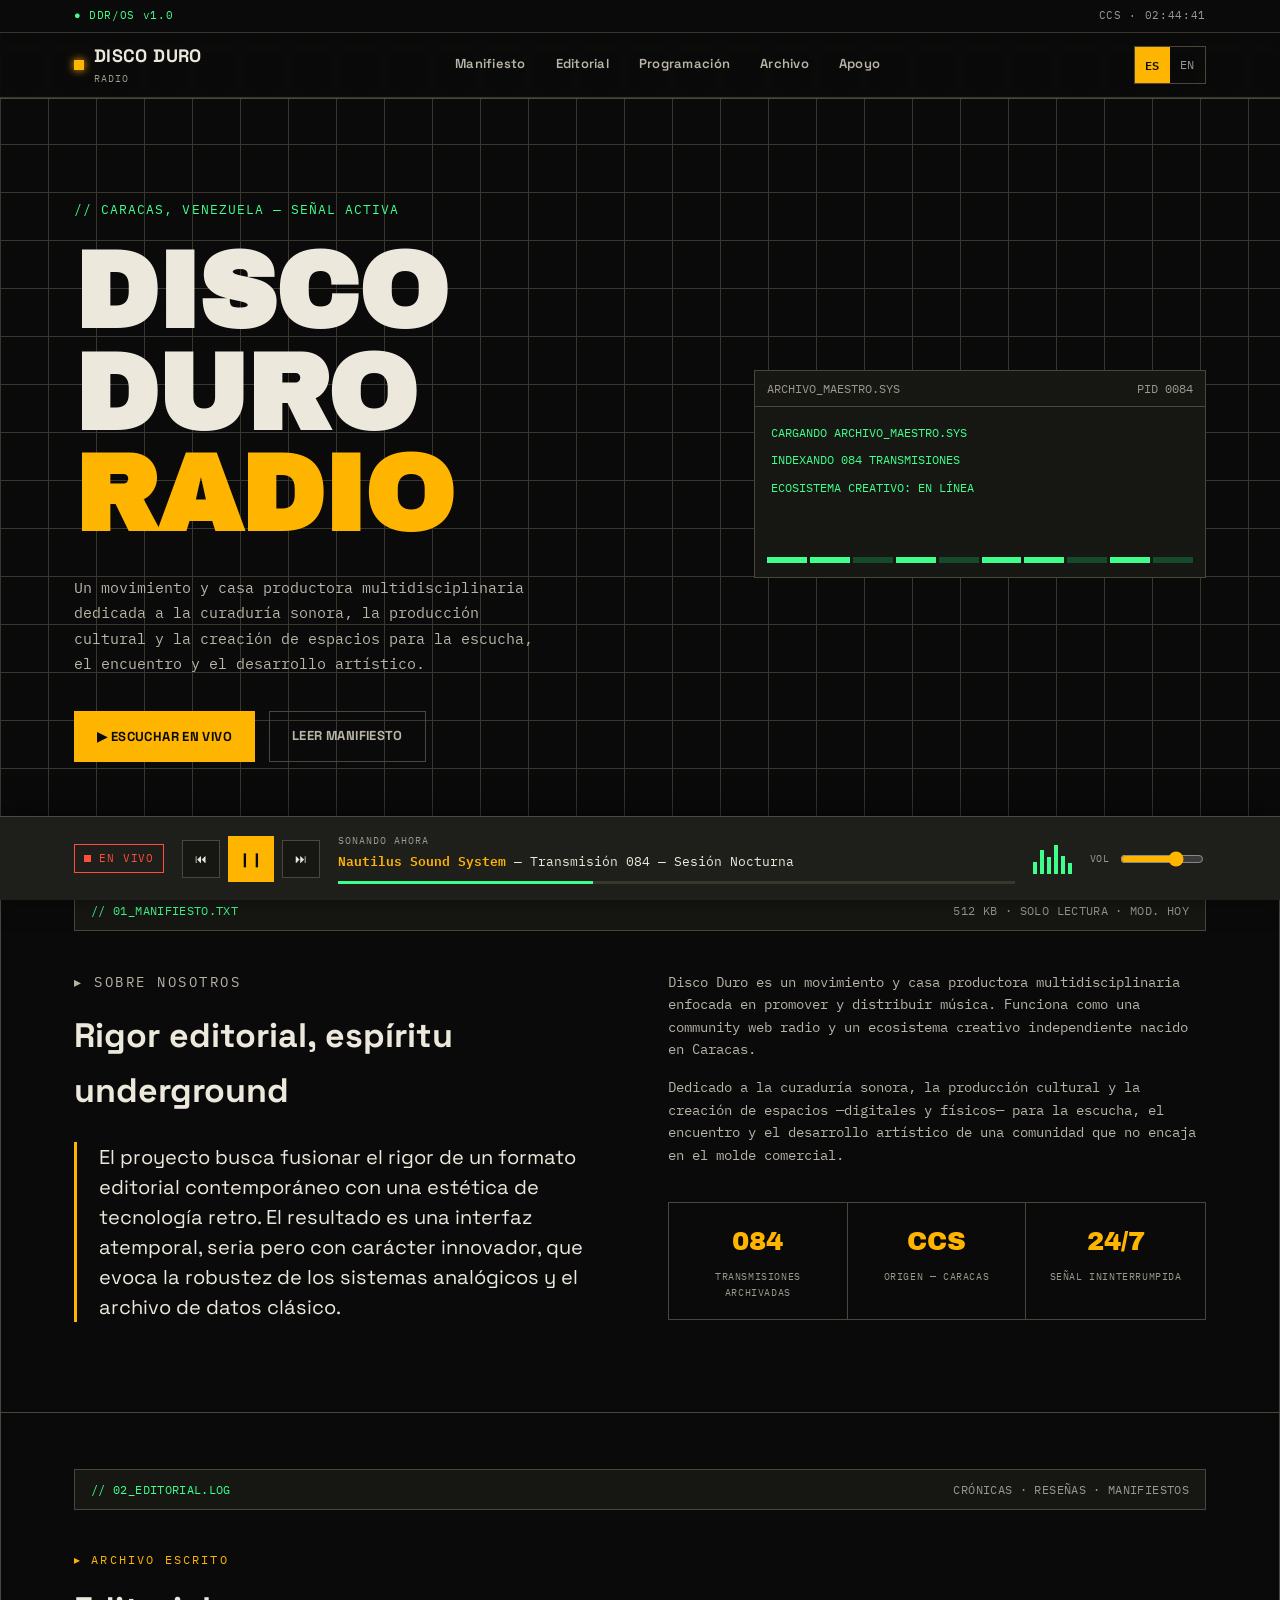
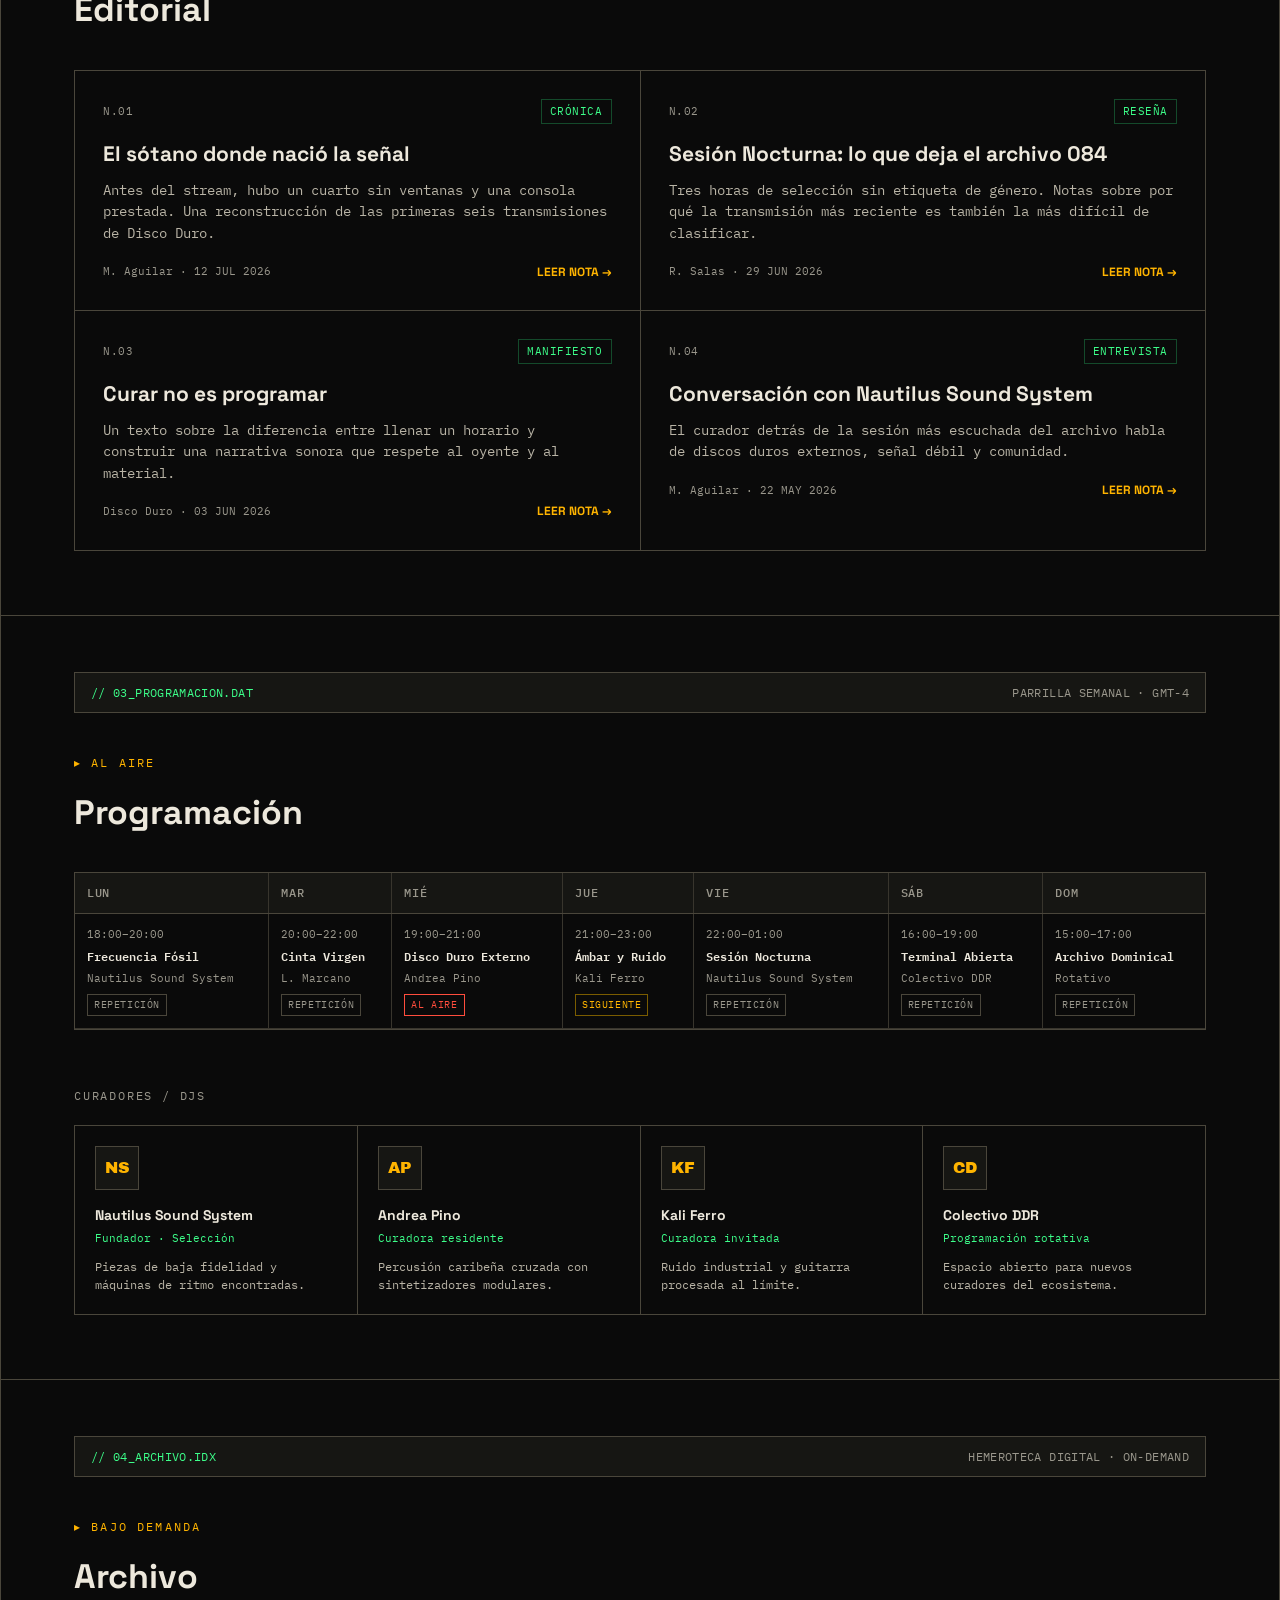
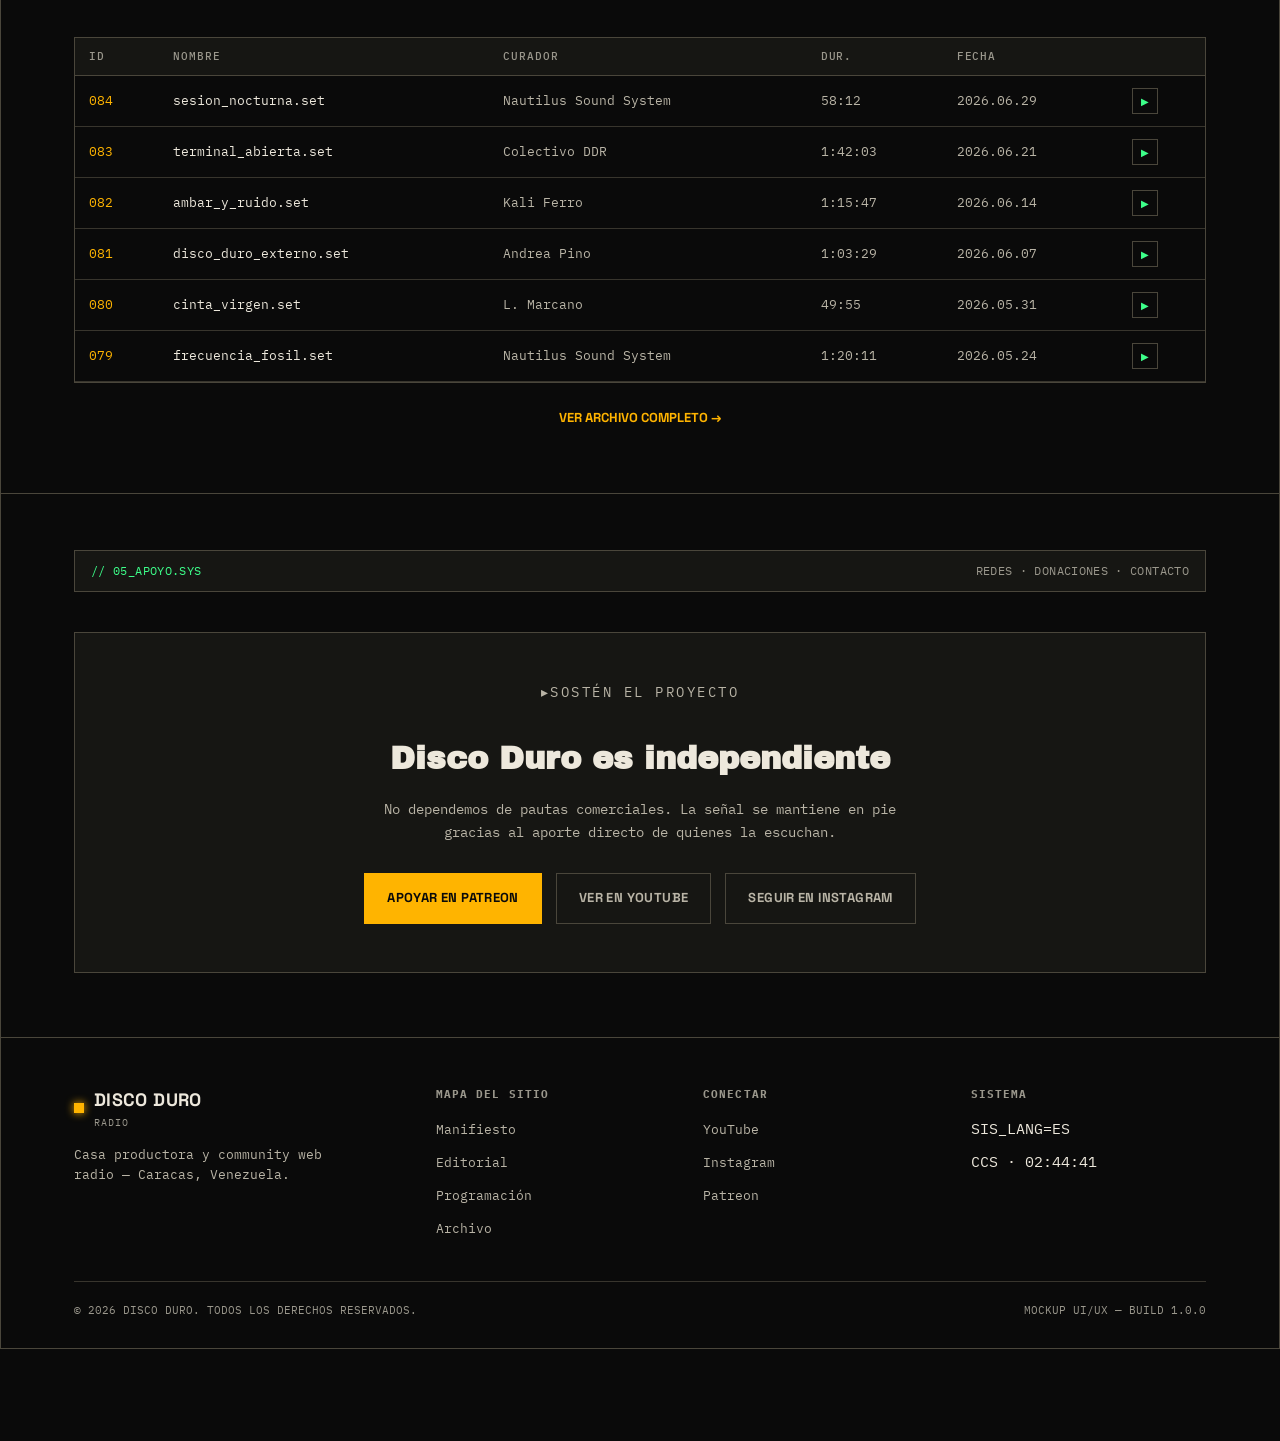
==== frontend/index.html @ c517389e "Initial commit" ====
<!DOCTYPE html>
<html lang="es">
<head>
<meta charset="UTF-8">
<meta name="viewport" content="width=device-width, initial-scale=1.0">
<title>Disco Duro Radio — Community Web Radio, Caracas</title>
<meta name="description" content="Disco Duro es un movimiento y casa productora multidisciplinaria: community web radio y ecosistema creativo nacido en Caracas.">
<link rel="stylesheet" href="css/style.css">
</head>
<body>

<div class="crt-overlay"></div>

<!-- BOOT BAR -->
<div class="bootbar">
  <div class="wrap">
    <span class="blink" data-i18n="nav.boot">DDR/OS v1.0</span>
    <span id="sysclock">CCS · --:--:--</span>
  </div>
</div>

<!-- NAV -->
<nav class="nav">
  <div class="wrap">
    <a href="#top" class="brand">
      <span class="dot"></span>
      <span>DISCO DURO<small>RADIO</small></span>
    </a>

    <ul class="navlinks" id="navlinks">
      <li><a href="#manifiesto" data-i18n="nav.manifiesto">Manifiesto</a></li>
      <li><a href="#editorial" data-i18n="nav.editorial">Editorial</a></li>
      <li><a href="#programacion" data-i18n="nav.programacion">Programación</a></li>
      <li><a href="#archivo" data-i18n="nav.archivo">Archivo</a></li>
      <li><a href="#apoyo" data-i18n="nav.apoyo">Apoyo</a></li>
    </ul>

    <div class="navtools">
      <div class="langtoggle" id="langtoggle">
        <button data-lang="es" class="active">ES</button>
        <button data-lang="en">EN</button>
      </div>
      <button class="navburger" id="navburger" aria-label="Menú">☰</button>
    </div>
  </div>
</nav>

<!-- HERO -->
<header class="hero" id="top">
  <div class="wrap hero-grid">
    <div class="reveal in">
      <p class="hero-kicker" data-i18n="hero.kicker">// CARACAS, VENEZUELA — SEÑAL ACTIVA</p>
      <h1 class="hero-title">
        <span data-i18n="hero.title_1">DISCO</span>
        <span data-i18n="hero.title_2">DURO</span>
        <span class="accent" data-i18n="hero.title_3">RADIO</span>
      </h1>
      <p class="hero-sub" data-i18n="hero.subtitle">
        Un movimiento y casa productora multidisciplinaria dedicada a la curaduría sonora,
        la producción cultural y la creación de espacios para la escucha, el encuentro y el desarrollo artístico.
      </p>
      <div class="hero-ctas">
        <button class="btn solid" id="heroPlayBtn">
          <span data-i18n="hero.cta_listen">▶ ESCUCHAR EN VIVO</span>
        </button>
        <a href="#manifiesto" class="btn ghost" data-i18n="hero.cta_manifesto">LEER MANIFIESTO</a>
      </div>
    </div>

    <div class="hero-console reveal in">
      <div class="hero-console-head">
        <span>ARCHIVO_MAESTRO.SYS</span>
        <span>PID 0084</span>
      </div>
      <div class="hero-console-body">
        <div class="line" data-i18n="hero.sys_line1">CARGANDO ARCHIVO_MAESTRO.SYS</div>
        <div class="line" data-i18n="hero.sys_line2">INDEXANDO 084 TRANSMISIONES</div>
        <div class="line" data-i18n="hero.sys_line3">ECOSISTEMA CREATIVO: EN LÍNEA<span class="cursor"></span></div>
      </div>
      <div class="hero-console-meter">
        <i class="on"></i><i class="on"></i><i></i><i class="on"></i><i></i><i class="on"></i><i class="on"></i><i></i><i class="on"></i><i></i>
      </div>
    </div>
  </div>
</header>

<!-- MANIFIESTO / SOBRE NOSOTROS -->
<section id="manifiesto">
  <div class="wrap">
    <div class="dirbar reveal">
      <span data-i18n="manifesto.dir" class="dirbar-name">// 01_MANIFIESTO.TXT</span>
      <span data-i18n="manifesto.meta">512 KB · SOLO LECTURA</span>
    </div>

    <div class="manifesto-grid" style="margin-top:40px;">
      <div class="reveal">
        <p class="eyebrow" data-i18n="manifesto.eyebrow">SOBRE NOSOTROS</p>
        <h2 style="font-size: 34px; color: var(--paper); margin-bottom:24px;" data-i18n="manifesto.title">
          Rigor editorial, espíritu underground
        </h2>
        <blockquote class="blockquote" data-i18n="manifesto.quote">
          El proyecto busca fusionar el rigor de un formato editorial contemporáneo con una estética
          de tecnología retro. El resultado es una interfaz atemporal, seria pero con carácter innovador,
          que evoca la robustez de los sistemas analógicos y el archivo de datos clásico.
        </blockquote>
      </div>
      <div class="reveal">
        <p data-i18n="manifesto.p1">
          Disco Duro es un movimiento y casa productora multidisciplinaria enfocada en promover y
          distribuir música. Funciona como una community web radio y un ecosistema creativo
          independiente nacido en Caracas.
        </p>
        <p data-i18n="manifesto.p2">
          Dedicado a la curaduría sonora, la producción cultural y la creación de espacios —digitales
          y físicos— para la escucha, el encuentro y el desarrollo artístico de una comunidad que no
          encaja en el molde comercial.
        </p>
        <div class="stat-row">
          <div class="stat"><div class="n" data-i18n="manifesto.stat1_n">084</div><div class="l" data-i18n="manifesto.stat1_l">TRANSMISIONES ARCHIVADAS</div></div>
          <div class="stat"><div class="n" data-i18n="manifesto.stat2_n">CCS</div><div class="l" data-i18n="manifesto.stat2_l">ORIGEN — CARACAS</div></div>
          <div class="stat"><div class="n" data-i18n="manifesto.stat3_n">24/7</div><div class="l" data-i18n="manifesto.stat3_l">SEÑAL ININTERRUMPIDA</div></div>
        </div>
      </div>
    </div>
  </div>
</section>

<!-- EDITORIAL -->
<section id="editorial">
  <div class="wrap">
    <div class="dirbar reveal">
      <span data-i18n="editorial.dir" class="dirbar-name">// 02_EDITORIAL.LOG</span>
      <span data-i18n="editorial.meta">CRÓNICAS · RESEÑAS · MANIFIESTOS</span>
    </div>
    <div style="margin-top:40px; margin-bottom:32px;" class="reveal">
      <p class="eyebrow" data-i18n="editorial.eyebrow">ARCHIVO ESCRITO</p>
      <h2 style="font-size:34px; color:var(--paper);" data-i18n="editorial.title">Editorial</h2>
    </div>
    <div class="editorial-grid reveal" id="editorialGrid"></div>
  </div>
</section>

<!-- PROGRAMACIÓN -->
<section id="programacion">
  <div class="wrap">
    <div class="dirbar reveal">
      <span data-i18n="schedule.dir" class="dirbar-name">// 03_PROGRAMACION.DAT</span>
      <span data-i18n="schedule.meta">PARRILLA SEMANAL · GMT-4</span>
    </div>
    <div style="margin-top:40px; margin-bottom:32px;" class="reveal">
      <p class="eyebrow" data-i18n="schedule.eyebrow">AL AIRE</p>
      <h2 style="font-size:34px; color:var(--paper);" data-i18n="schedule.title">Programación</h2>
    </div>

    <div class="schedule-table reveal">
      <table class="grid-week">
        <thead><tr id="scheduleHeadRow"></tr></thead>
        <tbody><tr id="scheduleBodyRow"></tr></tbody>
      </table>
    </div>

    <p class="curators-eyebrow reveal" data-i18n="schedule.curators_eyebrow">CURADORES / DJS</p>
    <div class="curators-grid reveal" id="curatorsGrid"></div>
  </div>
</section>

<!-- ARCHIVO / PLAYLIST -->
<section id="archivo">
  <div class="wrap">
    <div class="dirbar reveal">
      <span data-i18n="vault.dir" class="dirbar-name">// 04_ARCHIVO.IDX</span>
      <span data-i18n="vault.meta">HEMEROTECA DIGITAL · ON-DEMAND</span>
    </div>
    <div style="margin-top:40px; margin-bottom:32px;" class="reveal">
      <p class="eyebrow" data-i18n="vault.eyebrow">BAJO DEMANDA</p>
      <h2 style="font-size:34px; color:var(--paper);" data-i18n="vault.title">Archivo</h2>
    </div>

    <div class="vault-table reveal">
      <table class="grid-vault">
        <thead>
          <tr>
            <th data-i18n="vault.col_id">ID</th>
            <th data-i18n="vault.col_name">NOMBRE</th>
            <th data-i18n="vault.col_curator">CURADOR</th>
            <th data-i18n="vault.col_dur">DUR.</th>
            <th data-i18n="vault.col_date">FECHA</th>
            <th></th>
          </tr>
        </thead>
        <tbody id="vaultBody"></tbody>
      </table>
    </div>
    <div class="vault-footer reveal">
      <a href="#archivo" data-i18n="vault.view_all">VER ARCHIVO COMPLETO →</a>
    </div>
  </div>
</section>

<!-- APOYO -->
<section id="apoyo">
  <div class="wrap">
    <div class="dirbar reveal">
      <span data-i18n="support.dir" class="dirbar-name">// 05_APOYO.SYS</span>
      <span data-i18n="support.meta">REDES · DONACIONES · CONTACTO</span>
    </div>
    <div class="support-panel reveal" style="margin-top:40px;">
      <p class="eyebrow" style="justify-content:center; display:flex;" data-i18n="support.eyebrow">SOSTÉN EL PROYECTO</p>
      <h2 data-i18n="support.title">Disco Duro es independiente</h2>
      <p data-i18n="support.text">No dependemos de pautas comerciales. La señal se mantiene en pie gracias al aporte directo de quienes la escuchan.</p>
      <div class="support-ctas">
        <a class="btn solid" href="https://www.patreon.com" target="_blank" rel="noopener" data-i18n="support.cta_patreon">APOYAR EN PATREON</a>
        <a class="btn ghost" href="https://www.youtube.com" target="_blank" rel="noopener" data-i18n="support.cta_youtube">VER EN YOUTUBE</a>
        <a class="btn ghost" href="https://www.instagram.com" target="_blank" rel="noopener" data-i18n="support.cta_instagram">SEGUIR EN INSTAGRAM</a>
      </div>
    </div>
  </div>
</section>

<!-- FOOTER -->
<footer>
  <div class="wrap">
    <div class="footer-grid">
      <div class="footer-brand">
        <div class="brand" style="margin-bottom:14px;">
          <span class="dot"></span><span>DISCO DURO<small>RADIO</small></span>
        </div>
        <p data-i18n="footer.tagline">Casa productora y community web radio — Caracas, Venezuela.</p>
      </div>
      <div>
        <h5 data-i18n="footer.col_map">MAPA DEL SITIO</h5>
        <ul>
          <li><a href="#manifiesto" data-i18n="nav.manifiesto">Manifiesto</a></li>
          <li><a href="#editorial" data-i18n="nav.editorial">Editorial</a></li>
          <li><a href="#programacion" data-i18n="nav.programacion">Programación</a></li>
          <li><a href="#archivo" data-i18n="nav.archivo">Archivo</a></li>
        </ul>
      </div>
      <div>
        <h5 data-i18n="footer.col_connect">CONECTAR</h5>
        <ul>
          <li><a href="https://www.youtube.com" target="_blank" rel="noopener">YouTube</a></li>
          <li><a href="https://www.instagram.com" target="_blank" rel="noopener">Instagram</a></li>
          <li><a href="https://www.patreon.com" target="_blank" rel="noopener">Patreon</a></li>
        </ul>
      </div>
      <div>
        <h5 data-i18n="footer.col_system">SISTEMA</h5>
        <ul>
          <li><span id="footerLangLabel">SYS_LANG=ES</span></li>
          <li><span id="footerClock">CCS · --:--:--</span></li>
        </ul>
      </div>
    </div>
    <div class="footer-bottom">
      <span data-i18n="footer.rights">© 2026 DISCO DURO. TODOS LOS DERECHOS RESERVADOS.</span>
      <span data-i18n="footer.build">MOCKUP UI/UX — BUILD 1.0.0</span>
    </div>
  </div>
</footer>

<!-- PERSISTENT PLAYER -->
<div class="player" id="player">
  <div class="wrap">
    <div class="player-status" id="playerStatus">
      <span class="reddot"></span>
      <span class="status-text" data-i18n="player.live">EN VIVO</span>
    </div>

    <div class="player-transport">
      <button id="prevBtn" aria-label="Anterior" data-i18n-title="player.prev">⏮</button>
      <button id="playBtn" class="playpause" aria-label="Reproducir">▶</button>
      <button id="nextBtn" aria-label="Siguiente" data-i18n-title="player.next">⏭</button>
    </div>

    <div class="player-meta">
      <div class="np-label" data-i18n="player.now_playing">SONANDO AHORA</div>
      <div class="np-track">
        <b data-i18n="player.track_artist">Nautilus Sound System</b>
        — <span data-i18n="player.track_title">Transmisión 084 — Sesión Nocturna</span>
      </div>
      <div class="player-progress"><i id="playerProgress"></i></div>
    </div>

    <div class="player-meter">
      <i></i><i></i><i></i><i></i><i></i><i></i>
    </div>

    <div class="player-volume">
      <label data-i18n="player.vol">VOL</label>
      <input type="range" min="0" max="100" value="70" id="volRange">
    </div>
  </div>
</div>

<script src="js/main.js"></script>
</body>
</html>
---- frontend/css/style.css ----
/* =========================================================================
   DISCO DURO RADIO — UI/UX MOCKUP
   Design language: editorial-industrial / classic data archive / retro CRT
   ========================================================================= */

@import url('https://fonts.googleapis.com/css2?family=Archivo+Black&family=Space+Grotesk:wght@400;500;600;700&family=IBM+Plex+Mono:wght@400;500;600&display=swap');

:root{
  /* --- color tokens --- */
  --black:        #0a0a0a;
  --carbon:       #161613;
  --carbon-2:     #1e1e1a;
  --paper:        #ede8dc;
  --paper-dim:    #b9b4a6;
  --amber:        #ffb400;
  --amber-dim:    #7a5c00;
  --phosphor:     #3dff8a;
  --phosphor-dim: #144a2b;
  --aluminum:     #9a978c;
  --border:       #38352d;
  --border-lite:  #4a463b;
  --danger:       #ff4d3d;

  /* --- type tokens --- */
  --f-display: 'Archivo Black', sans-serif;
  --f-grotesk: 'Space Grotesk', sans-serif;
  --f-mono: 'IBM Plex Mono', monospace;

  /* --- layout tokens --- */
  --grid-gap: 1px;
  --player-h: 84px;
  --nav-h: 64px;
  --radius: 0px;
}

*{ box-sizing: border-box; }
html{ scroll-behavior: smooth; }

body{
  margin:0;
  background: var(--black);
  background-image:
    linear-gradient(var(--border) 1px, transparent 1px),
    linear-gradient(90deg, var(--border) 1px, transparent 1px);
  background-size: 48px 48px;
  background-attachment: fixed;
  color: var(--paper);
  font-family: var(--f-mono);
  font-size: 15px;
  line-height: 1.6;
  padding-bottom: calc(var(--player-h) + 8px);
  -webkit-font-smoothing: antialiased;
}

a{ color: var(--amber); text-decoration:none; }
img{ max-width:100%; display:block; }
::selection{ background: var(--amber); color: var(--black); }

*:focus-visible{
  outline: 2px solid var(--phosphor);
  outline-offset: 2px;
}

@media (prefers-reduced-motion: reduce){
  *{ animation-duration: 0.001s !important; transition-duration: 0.001s !important; }
}

.wrap{
  max-width: 1180px;
  margin: 0 auto;
  padding: 0 24px;
}

/* =========================================================================
   UTILITY: scanline / grain overlay (subtle, whole-page CRT texture)
   ========================================================================= */
.crt-overlay{
  position: fixed;
  inset: 0;
  pointer-events: none;
  z-index: 999;
  opacity: 0.035;
  background: repeating-linear-gradient(
    to bottom, #fff 0px, #fff 1px, transparent 1px, transparent 3px
  );
  mix-blend-mode: overlay;
}

/* =========================================================================
   TOP BOOT BAR
   ========================================================================= */
.bootbar{
  border-bottom: 1px solid var(--border);
  background: var(--black);
  font-size: 11px;
  letter-spacing: 0.06em;
  color: var(--aluminum);
}
.bootbar .wrap{
  display:flex;
  justify-content: space-between;
  align-items:center;
  padding-top:7px;
  padding-bottom:7px;
  flex-wrap: wrap;
  gap: 6px;
}
.bootbar .blink{ color: var(--phosphor); }
.bootbar .blink::before{ content:"● "; animation: blink 1.6s steps(2) infinite; }
@keyframes blink{ 50%{ opacity:0.15; } }

/* =========================================================================
   NAV
   ========================================================================= */
.nav{
  position: sticky;
  top:0;
  z-index: 60;
  background: rgba(10,10,10,0.92);
  backdrop-filter: blur(6px);
  border-bottom: 1px solid var(--border);
}
.nav .wrap{
  height: var(--nav-h);
  display:flex;
  align-items:center;
  justify-content: space-between;
  gap: 24px;
}
.brand{
  display:flex;
  align-items:center;
  gap:10px;
  font-family: var(--f-grotesk);
  font-weight:700;
  font-size: 18px;
  letter-spacing: 0.02em;
  color: var(--paper);
}
.brand .dot{
  width:10px; height:10px;
  background: var(--amber);
  box-shadow: 0 0 8px var(--amber);
  flex-shrink:0;
}
.brand small{
  display:block;
  font-family: var(--f-mono);
  font-weight:400;
  font-size:10px;
  color: var(--aluminum);
  letter-spacing: 0.1em;
}

.navlinks{
  display:flex;
  gap: 4px;
  list-style:none;
  margin:0; padding:0;
  font-family: var(--f-grotesk);
  font-size: 13px;
  font-weight:600;
  letter-spacing: 0.02em;
}
.navlinks a{
  display:block;
  color: var(--paper-dim);
  padding: 10px 12px;
  border: 1px solid transparent;
  transition: color .15s, border-color .15s, background .15s;
}
.navlinks a:hover, .navlinks a.active{
  color: var(--amber);
  border-color: var(--border-lite);
  background: var(--carbon);
}

.navtools{ display:flex; align-items:center; gap:10px; }
.langtoggle{
  display:flex;
  border: 1px solid var(--border-lite);
  font-family: var(--f-mono);
  font-size: 12px;
}
.langtoggle button{
  background: transparent;
  border:none;
  color: var(--aluminum);
  padding: 8px 10px;
  cursor:pointer;
  font-family: inherit;
  font-size: inherit;
  letter-spacing: 0.05em;
}
.langtoggle button.active{
  background: var(--amber);
  color: var(--black);
  font-weight:600;
}

.navburger{
  display:none;
  background:none;
  border: 1px solid var(--border-lite);
  color: var(--paper);
  width:38px; height:38px;
  cursor:pointer;
  font-family: var(--f-mono);
}

@media (max-width: 880px){
  .navlinks{
    position: fixed;
    top: calc(var(--nav-h) + 1px);
    left:0; right:0;
    background: var(--black);
    border-bottom: 1px solid var(--border);
    flex-direction: column;
    padding: 8px;
    display:none;
  }
  .navlinks.open{ display:flex; }
  .navlinks a{ padding: 12px; }
  .navburger{ display:block; }
}

/* =========================================================================
   DIRECTORY-STYLE SECTION TITLEBAR  (signature system element)
   ========================================================================= */
.dirbar{
  display:flex;
  align-items:center;
  justify-content: space-between;
  gap: 12px;
  border: 1px solid var(--border-lite);
  background: var(--carbon);
  padding: 10px 16px;
  font-family: var(--f-mono);
  font-size: 12px;
  color: var(--aluminum);
  letter-spacing: 0.03em;
  margin-bottom: 0;
}
.dirbar .dirbar-name{ color: var(--phosphor); }
.dirbar .dirbar-dots{
  display:flex; gap:6px;
}
.dirbar .dirbar-dots span{
  width:8px; height:8px;
  border: 1px solid var(--border-lite);
}

section{
  border-left: 1px solid var(--border-lite);
  border-right: 1px solid var(--border-lite);
  border-bottom: 1px solid var(--border-lite);
  padding: 56px 0 64px;
  background: var(--black);
}
section > .wrap > .dirbar{ margin-bottom: 40px; }
section .wrap{ position: relative; }

.eyebrow{
  font-family: var(--f-mono);
  font-size: 12px;
  letter-spacing: 0.18em;
  color: var(--amber);
  margin: 0 0 14px;
}
.eyebrow::before{ content:"▸ "; }

h1,h2,h3{ font-family: var(--f-grotesk); margin:0; }

/* =========================================================================
   HERO
   ========================================================================= */
.hero{
  border-top: 1px solid var(--border-lite);
  padding: 88px 0 72px;
  position: relative;
  overflow: hidden;
}
.hero-grid{
  display:grid;
  grid-template-columns: 1.4fr 1fr;
  gap: 48px;
  align-items: center;
}
.hero-kicker{
  font-family: var(--f-mono);
  color: var(--phosphor);
  font-size: 13px;
  letter-spacing: 0.08em;
  margin-bottom: 22px;
}
.hero-title{
  font-family: var(--f-display);
  font-size: clamp(52px, 9vw, 108px);
  line-height: 0.94;
  letter-spacing: -0.01em;
  margin: 0 0 28px;
  color: var(--paper);
}
.hero-title span{ display:block; }
.hero-title .accent{ color: var(--amber); }
.hero-sub{
  max-width: 480px;
  color: var(--paper-dim);
  font-size: 15px;
  line-height: 1.7;
  margin-bottom: 34px;
}
.hero-ctas{ display:flex; gap:14px; flex-wrap:wrap; }

.btn{
  font-family: var(--f-grotesk);
  font-weight: 700;
  font-size: 13px;
  letter-spacing: 0.03em;
  padding: 14px 22px;
  border: 1px solid var(--amber);
  background: transparent;
  color: var(--amber);
  cursor:pointer;
  transition: background .15s, color .15s;
  display:inline-flex;
  align-items:center;
  gap:8px;
}
.btn:hover{ background: var(--amber); color: var(--black); }
.btn.solid{ background: var(--amber); color: var(--black); }
.btn.solid:hover{ background: var(--paper); border-color: var(--paper); }
.btn.ghost{ border-color: var(--border-lite); color: var(--paper-dim); }
.btn.ghost:hover{ background: var(--carbon); color: var(--paper); border-color: var(--border-lite); }

/* hero console panel */
.hero-console{
  border: 1px solid var(--border-lite);
  background: var(--carbon);
  font-family: var(--f-mono);
  font-size: 12px;
}
.hero-console-head{
  border-bottom: 1px solid var(--border-lite);
  padding: 8px 12px;
  display:flex; justify-content: space-between;
  color: var(--aluminum);
}
.hero-console-body{ padding: 16px; color: var(--phosphor); min-height: 150px; }
.hero-console-body .line{ margin-bottom: 8px; opacity:0; animation: typein .4s forwards; }
.hero-console-body .line:nth-child(1){ animation-delay: .2s; }
.hero-console-body .line:nth-child(2){ animation-delay: .9s; }
.hero-console-body .line:nth-child(3){ animation-delay: 1.6s; }
.hero-console-body .cursor{ display:inline-block; width:8px; height:14px; background: var(--phosphor); animation: blink 1s steps(2) infinite; vertical-align: -2px; }
@keyframes typein{ to{ opacity:1; } }
.hero-console-meter{
  display:flex; gap:3px; padding: 0 12px 14px;
}
.hero-console-meter i{
  flex:1; height:6px; background: var(--phosphor-dim); display:block;
}
.hero-console-meter i.on{ background: var(--phosphor); }

/* =========================================================================
   MANIFESTO
   ========================================================================= */
.manifesto-grid{
  display:grid;
  grid-template-columns: 1fr 1fr;
  gap: 56px;
  align-items: start;
}
.blockquote{
  border-left: 3px solid var(--amber);
  padding-left: 22px;
  font-family: var(--f-grotesk);
  font-size: 20px;
  line-height: 1.5;
  color: var(--paper);
  margin: 0 0 26px;
}
.manifesto-grid p{ color: var(--paper-dim); margin: 0 0 16px; font-size: 14px; }
.stat-row{
  display:grid;
  grid-template-columns: repeat(3,1fr);
  border: 1px solid var(--border-lite);
  margin-top: 36px;
}
.stat{
  padding: 18px 16px;
  border-right: 1px solid var(--border-lite);
  text-align:center;
}
.stat:last-child{ border-right:none; }
.stat .n{ font-family: var(--f-display); font-size: 26px; color: var(--amber); }
.stat .l{ font-size: 10px; color: var(--aluminum); letter-spacing: 0.06em; margin-top: 6px; }

/* =========================================================================
   EDITORIAL
   ========================================================================= */
.editorial-grid{
  display:grid;
  grid-template-columns: repeat(2, 1fr);
  gap: 1px;
  border: 1px solid var(--border-lite);
  background: var(--border-lite);
}
.post-card{
  background: var(--black);
  padding: 28px;
  transition: background .15s;
}
.post-card:hover{ background: var(--carbon); }
.post-head{
  display:flex; justify-content: space-between; align-items:baseline;
  font-family: var(--f-mono); font-size: 11px; color: var(--aluminum);
  margin-bottom: 16px; letter-spacing: 0.05em;
}
.post-head .tag{ color: var(--phosphor); border:1px solid var(--phosphor-dim); padding: 3px 8px; }
.post-title{
  font-family: var(--f-grotesk); font-size: 21px; font-weight:700;
  color: var(--paper); margin: 0 0 12px; line-height:1.3;
}
.post-excerpt{ color: var(--paper-dim); font-size: 13.5px; margin:0 0 18px; }
.post-foot{
  display:flex; justify-content: space-between; align-items:center;
  font-size: 11px; color: var(--aluminum);
}
.post-foot a{ font-family: var(--f-grotesk); font-weight:700; color: var(--amber); font-size:12px; }

/* =========================================================================
   SCHEDULE
   ========================================================================= */
.schedule-table{
  border: 1px solid var(--border-lite);
  overflow-x:auto;
}
table.grid-week{
  width:100%;
  border-collapse: collapse;
  min-width: 640px;
  font-family: var(--f-mono);
  font-size: 12px;
}
table.grid-week th{
  text-align:left;
  background: var(--carbon);
  color: var(--aluminum);
  padding: 10px 12px;
  border-bottom: 1px solid var(--border-lite);
  border-right: 1px solid var(--border);
  font-weight:500;
  letter-spacing: 0.06em;
  white-space: nowrap;
}
table.grid-week td{
  padding: 12px;
  border-bottom: 1px solid var(--border);
  border-right: 1px solid var(--border);
  vertical-align: top;
  color: var(--paper-dim);
}
table.grid-week th:last-child, table.grid-week td:last-child{ border-right:none; }
.show-time{ display:block; color: var(--aluminum); font-size:11px; margin-bottom:4px; }
.show-title{ display:block; color: var(--paper); font-weight:600; margin-bottom:4px; }
.show-host{ display:block; font-size: 11px; color: var(--aluminum); }
.tag-status{
  display:inline-block; font-size:10px; letter-spacing: 0.06em;
  padding: 2px 6px; margin-top:6px; border: 1px solid var(--border-lite);
}
.tag-status.live{ color: var(--danger); border-color: var(--danger); }
.tag-status.next{ color: var(--amber); border-color: var(--amber-dim); }
.tag-status.rerun{ color: var(--aluminum); }

.curators-eyebrow{
  margin-top: 56px;
  margin-bottom: 20px;
  font-family: var(--f-mono);
  font-size: 12px; letter-spacing: 0.15em; color: var(--aluminum);
}
.curators-grid{
  display:grid;
  grid-template-columns: repeat(4, 1fr);
  gap: 1px;
  background: var(--border-lite);
  border: 1px solid var(--border-lite);
}
.curator-card{ background: var(--black); padding: 20px; }
.curator-avatar{
  width: 44px; height:44px;
  border: 1px solid var(--border-lite);
  background: var(--carbon);
  display:flex; align-items:center; justify-content:center;
  font-family: var(--f-display); color: var(--amber); font-size: 16px;
  margin-bottom: 14px;
}
.curator-card h4{ font-family: var(--f-grotesk); font-size: 14px; color: var(--paper); margin:0 0 4px; }
.curator-role{ font-size: 11px; color: var(--phosphor); margin: 0 0 10px; }
.curator-bio{ font-size: 12px; color: var(--paper-dim); margin:0; line-height:1.5; }

/* =========================================================================
   VAULT / ARCHIVE
   ========================================================================= */
.vault-table{ border: 1px solid var(--border-lite); overflow-x: auto; }
table.grid-vault{ width:100%; border-collapse: collapse; min-width: 640px; font-family: var(--f-mono); font-size: 13px; }
table.grid-vault thead th{
  text-align:left; padding: 10px 14px; background: var(--carbon);
  color: var(--aluminum); font-size:11px; letter-spacing:0.08em; font-weight:500;
  border-bottom: 1px solid var(--border-lite);
}
table.grid-vault tbody tr{ border-bottom: 1px solid var(--border); transition: background .12s; }
table.grid-vault tbody tr:hover{ background: var(--carbon); }
table.grid-vault td{ padding: 12px 14px; color: var(--paper-dim); }
table.grid-vault td.id{ color: var(--amber); }
table.grid-vault td.name{ color: var(--paper); }
.vault-play{
  width: 26px; height:26px;
  border: 1px solid var(--border-lite);
  background: transparent;
  color: var(--phosphor);
  cursor: pointer;
  font-size: 10px;
}
.vault-play:hover{ background: var(--phosphor); color: var(--black); }
.vault-footer{ margin-top: 22px; text-align:center; }
.vault-footer a{ font-family: var(--f-grotesk); font-weight:700; font-size: 13px; }

/* =========================================================================
   SUPPORT
   ========================================================================= */
.support-panel{
  border: 1px solid var(--border-lite);
  background: var(--carbon);
  padding: 48px;
  text-align:center;
}
.support-panel h2{ font-family:var(--f-display); font-size: 32px; color: var(--paper); margin-bottom:14px; }
.support-panel p{ color: var(--paper-dim); max-width: 520px; margin: 0 auto 30px; font-size:14px; }
.support-ctas{ display:flex; justify-content:center; gap:14px; flex-wrap:wrap; }

/* =========================================================================
   PLAYER (persistent, hardware-deck signature)
   ========================================================================= */
.player{
  position: fixed;
  bottom:0; left:0; right:0;
  height: var(--player-h);
  z-index: 80;
  background: var(--carbon-2);
  border-top: 1px solid var(--border-lite);
  box-shadow: 0 -4px 24px rgba(0,0,0,0.55);
}
.player .wrap{
  height:100%;
  display:grid;
  grid-template-columns: auto auto 1fr auto auto;
  align-items:center;
  gap: 18px;
}
.player-status{
  display:flex; align-items:center; gap:8px;
  font-family: var(--f-mono); font-size: 11px; letter-spacing:0.08em;
  border: 1px solid var(--danger);
  color: var(--danger);
  padding: 5px 9px;
  white-space:nowrap;
}
.player-status .reddot{
  width:7px; height:7px; background: var(--danger); animation: blink 1.3s steps(2) infinite;
}
.player-status.mode-archive{ border-color: var(--phosphor); color: var(--phosphor); }
.player-status.mode-archive .reddot{ background: var(--phosphor); }

.player-transport{ display:flex; align-items:center; gap:8px; }
.player-transport button{
  width: 38px; height:38px;
  border: 1px solid var(--border-lite);
  background: var(--carbon);
  color: var(--paper);
  cursor: pointer;
  font-family: var(--f-mono);
  font-size: 12px;
  display:flex; align-items:center; justify-content:center;
}
.player-transport button.playpause{
  width:46px; height:46px;
  background: var(--amber);
  color: var(--black);
  border-color: var(--amber);
  font-size: 14px;
}
.player-transport button:hover{ border-color: var(--amber); }

.player-meta{
  min-width:0;
  font-family: var(--f-mono);
}
.player-meta .np-label{ font-size: 10px; letter-spacing: 0.1em; color: var(--aluminum); margin-bottom:2px; }
.player-meta .np-track{
  font-size: 13px; color: var(--paper);
  overflow:hidden; white-space:nowrap; text-overflow: ellipsis;
}
.player-meta .np-track b{ color: var(--amber); font-weight:600; }
.player-progress{
  height:3px; background: var(--border); margin-top:8px; position:relative; overflow:hidden;
}
.player-progress i{
  position:absolute; left:0; top:0; bottom:0; width: 34%;
  background: var(--phosphor);
}

.player-meter{
  display:none;
  gap: 3px;
  align-items:flex-end;
  height: 30px;
}
.player-meter i{
  width: 4px;
  background: var(--phosphor);
  animation: meter 1.1s ease-in-out infinite;
}
.player-meter i:nth-child(1){ height: 40%; animation-delay: 0s; }
.player-meter i:nth-child(2){ height: 80%; animation-delay: .15s; }
.player-meter i:nth-child(3){ height: 55%; animation-delay: .3s; }
.player-meter i:nth-child(4){ height: 95%; animation-delay: .1s; }
.player-meter i:nth-child(5){ height: 60%; animation-delay: .25s; }
.player-meter i:nth-child(6){ height: 35%; animation-delay: .4s; }
@keyframes meter{ 0%,100%{ transform: scaleY(0.4); } 50%{ transform: scaleY(1); } }

.player-volume{ display:flex; align-items:center; gap:8px; }
.player-volume label{ font-family: var(--f-mono); font-size: 10px; color: var(--aluminum); letter-spacing:0.08em; }
.player-volume input[type=range]{
  width: 84px;
  accent-color: var(--amber);
}

@media (max-width: 860px){
  .player .wrap{ grid-template-columns: auto auto 1fr auto; gap: 12px; }
  .player-volume{ display:none; }
  .player-status span.status-text{ display:none; }
}
@media (min-width: 1040px){
  .player-meter{ display:flex; }
}

/* =========================================================================
   FOOTER
   ========================================================================= */
footer{
  border: 1px solid var(--border-lite);
  border-top: none;
  background: var(--black);
  padding: 48px 0 28px;
}
.footer-grid{
  display:grid;
  grid-template-columns: 1.4fr 1fr 1fr 1fr;
  gap: 32px;
  padding-bottom: 32px;
  border-bottom: 1px solid var(--border);
}
.footer-grid h5{
  font-family: var(--f-mono); font-size: 11px; letter-spacing: 0.1em;
  color: var(--aluminum); margin: 0 0 14px;
}
.footer-grid ul{ list-style:none; margin:0; padding:0; }
.footer-grid li{ margin-bottom: 9px; }
.footer-grid a{ color: var(--paper-dim); font-size: 13px; }
.footer-grid a:hover{ color: var(--amber); }
.footer-brand p{ color: var(--paper-dim); font-size: 13px; max-width: 260px; }
.footer-bottom{
  display:flex; justify-content: space-between; align-items:center;
  padding-top: 20px;
  font-family: var(--f-mono); font-size: 11px; color: var(--aluminum);
  flex-wrap: wrap; gap:8px;
}

/* =========================================================================
   REVEAL ON SCROLL
   ========================================================================= */
.reveal{ opacity:0; transform: translateY(14px); transition: opacity .5s ease, transform .5s ease; }
.reveal.in{ opacity:1; transform: none; }

/* =========================================================================
   RESPONSIVE
   ========================================================================= */
@media (max-width: 980px){
  .hero-grid{ grid-template-columns: 1fr; }
  .manifesto-grid{ grid-template-columns: 1fr; }
  .editorial-grid{ grid-template-columns: 1fr; }
  .curators-grid{ grid-template-columns: repeat(2,1fr); }
  .footer-grid{ grid-template-columns: 1fr 1fr; }
}
@media (max-width: 560px){
  .stat-row{ grid-template-columns: 1fr; }
  .stat{ border-right:none; border-bottom: 1px solid var(--border-lite); }
  .stat:last-child{ border-bottom:none; }
  .curators-grid{ grid-template-columns: 1fr; }
  .footer-grid{ grid-template-columns: 1fr; }
  .support-panel{ padding: 32px 20px; }
  section{ padding: 40px 0 48px; }
  .player .wrap{ gap: 8px; }
  .player-transport button{ width:34px; height:34px; }
}
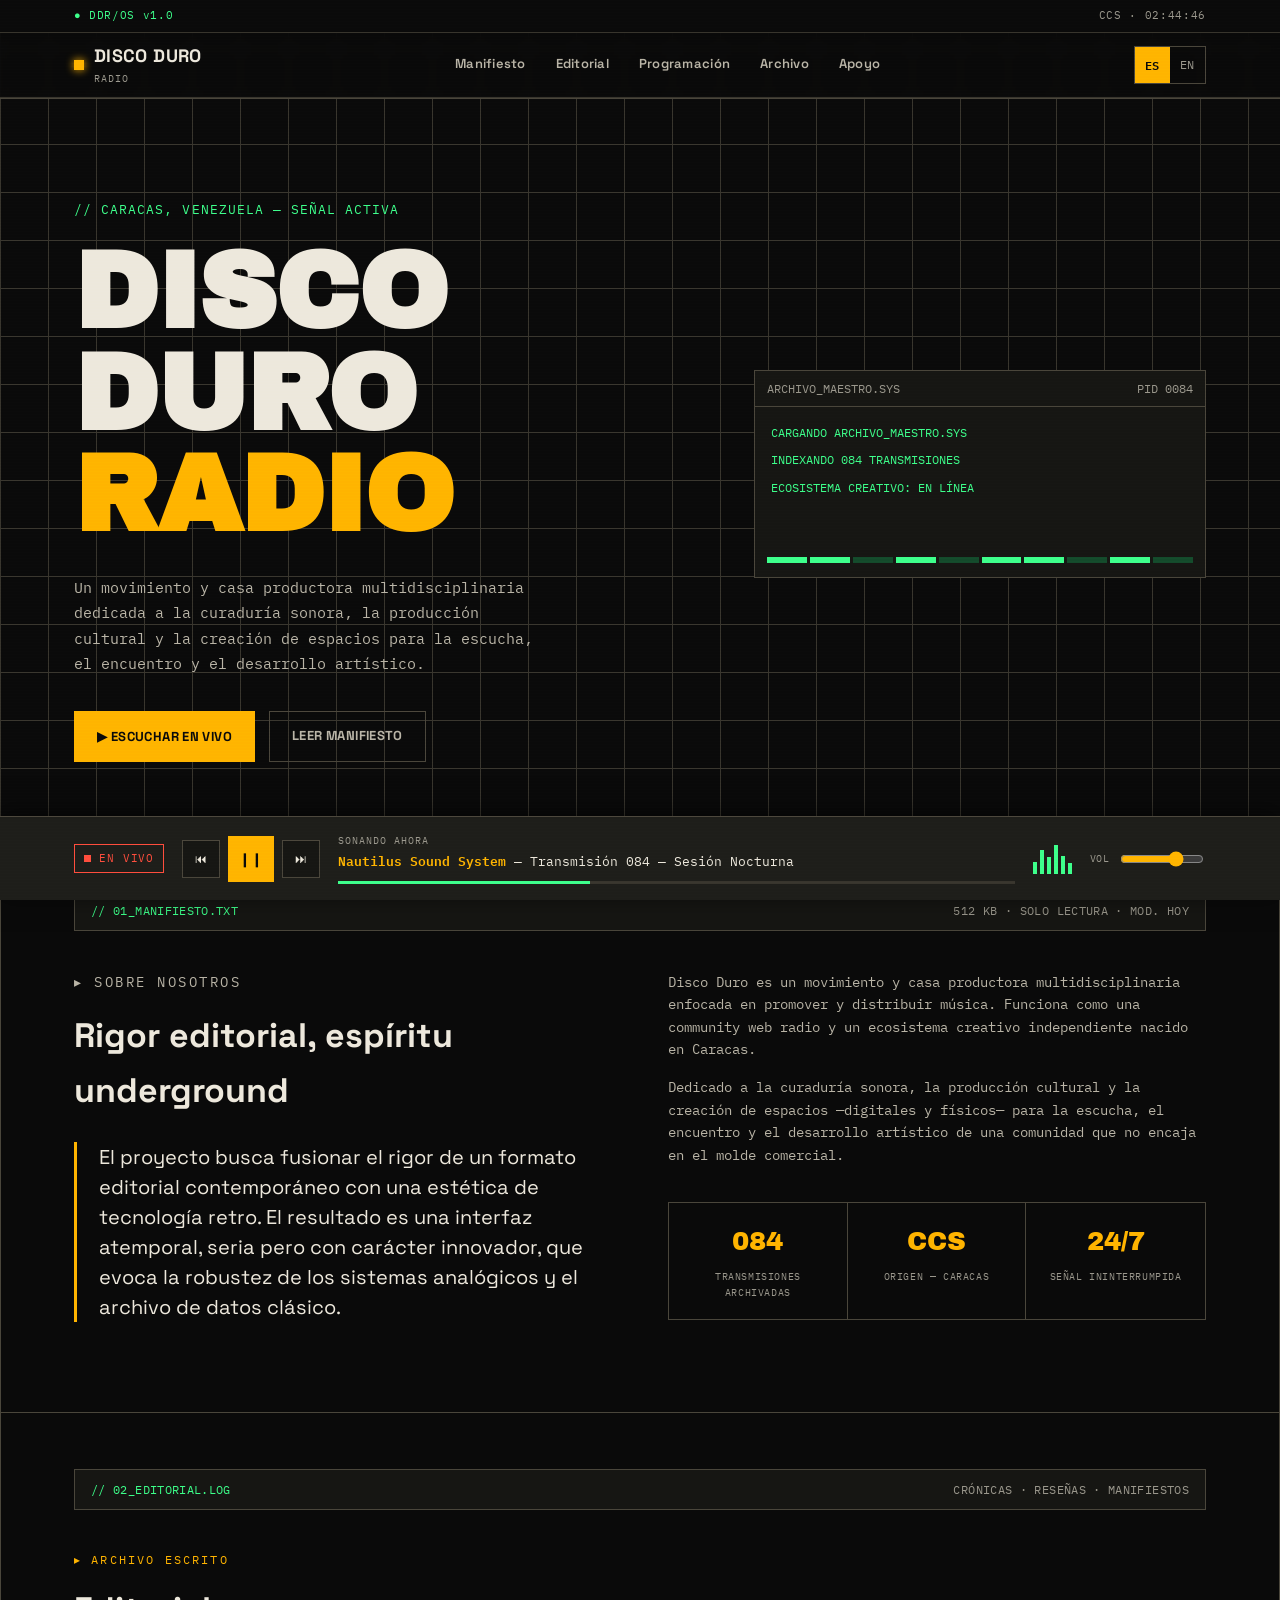
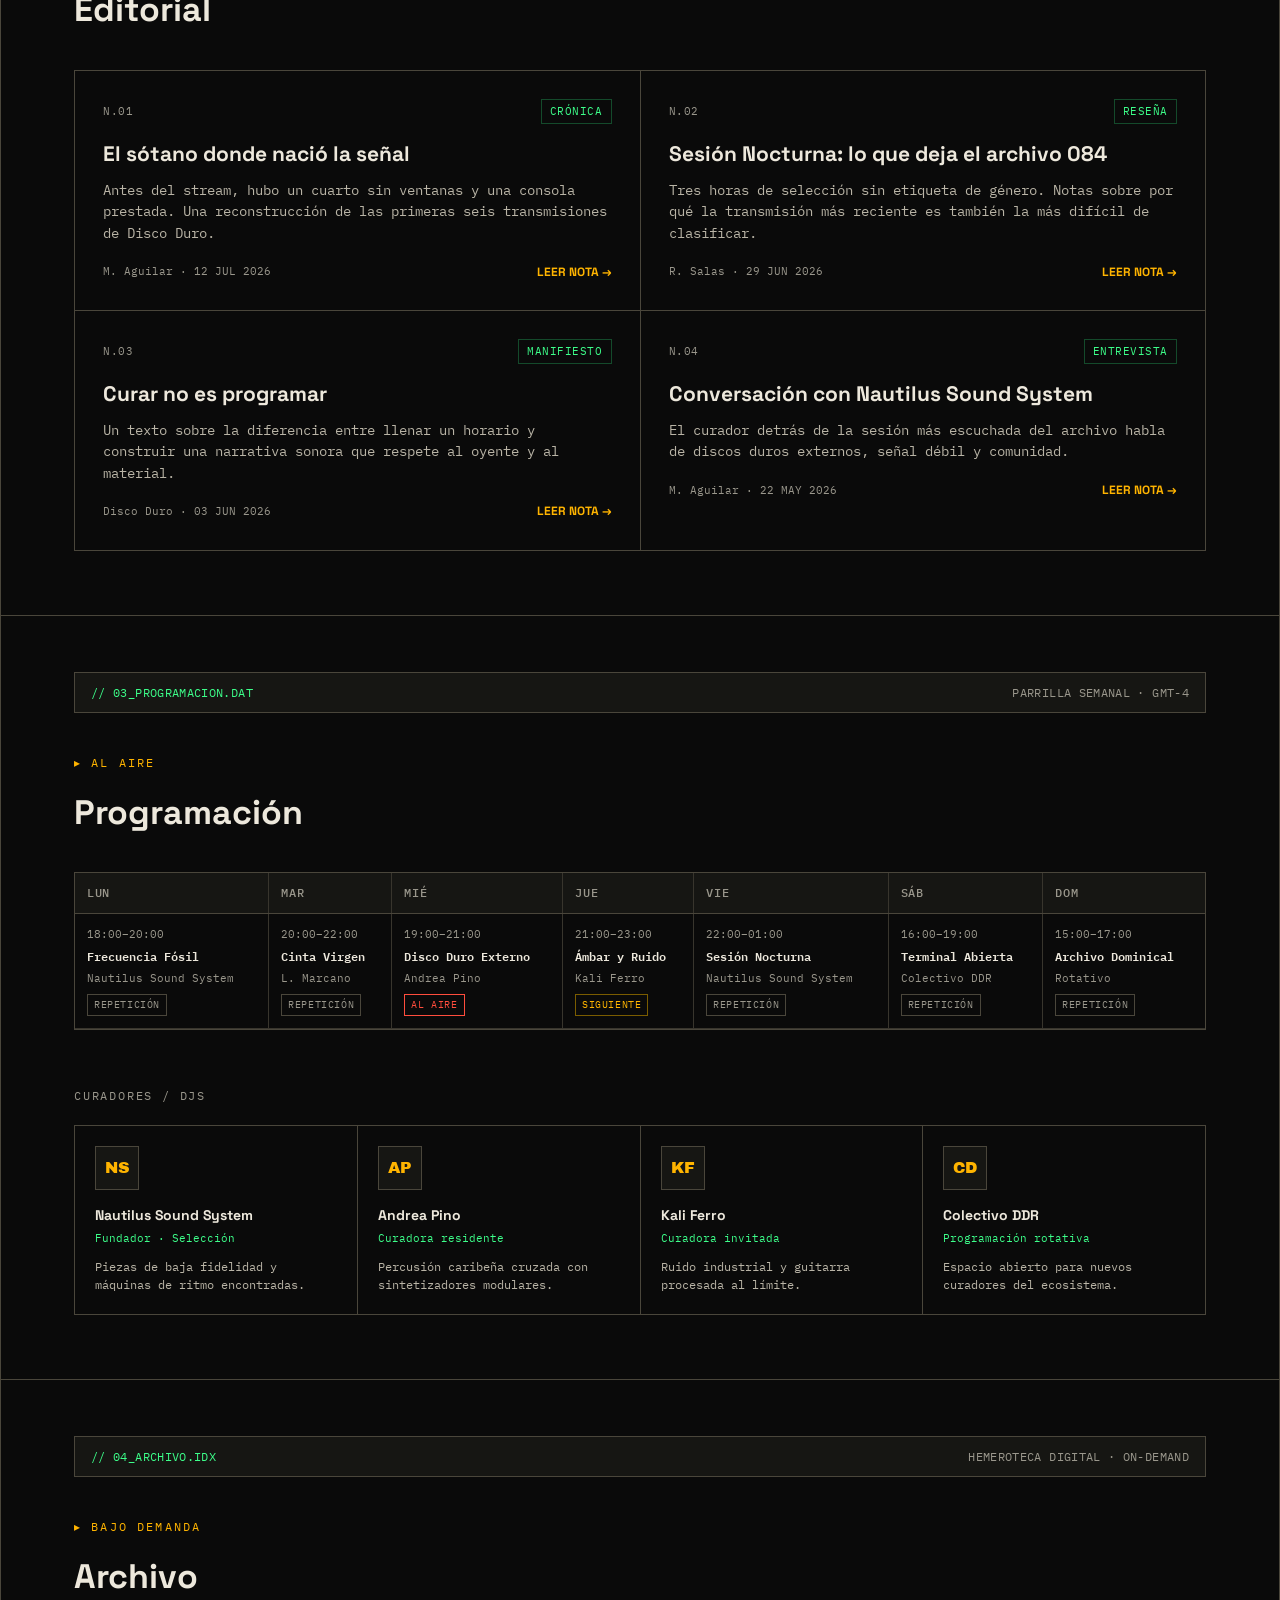
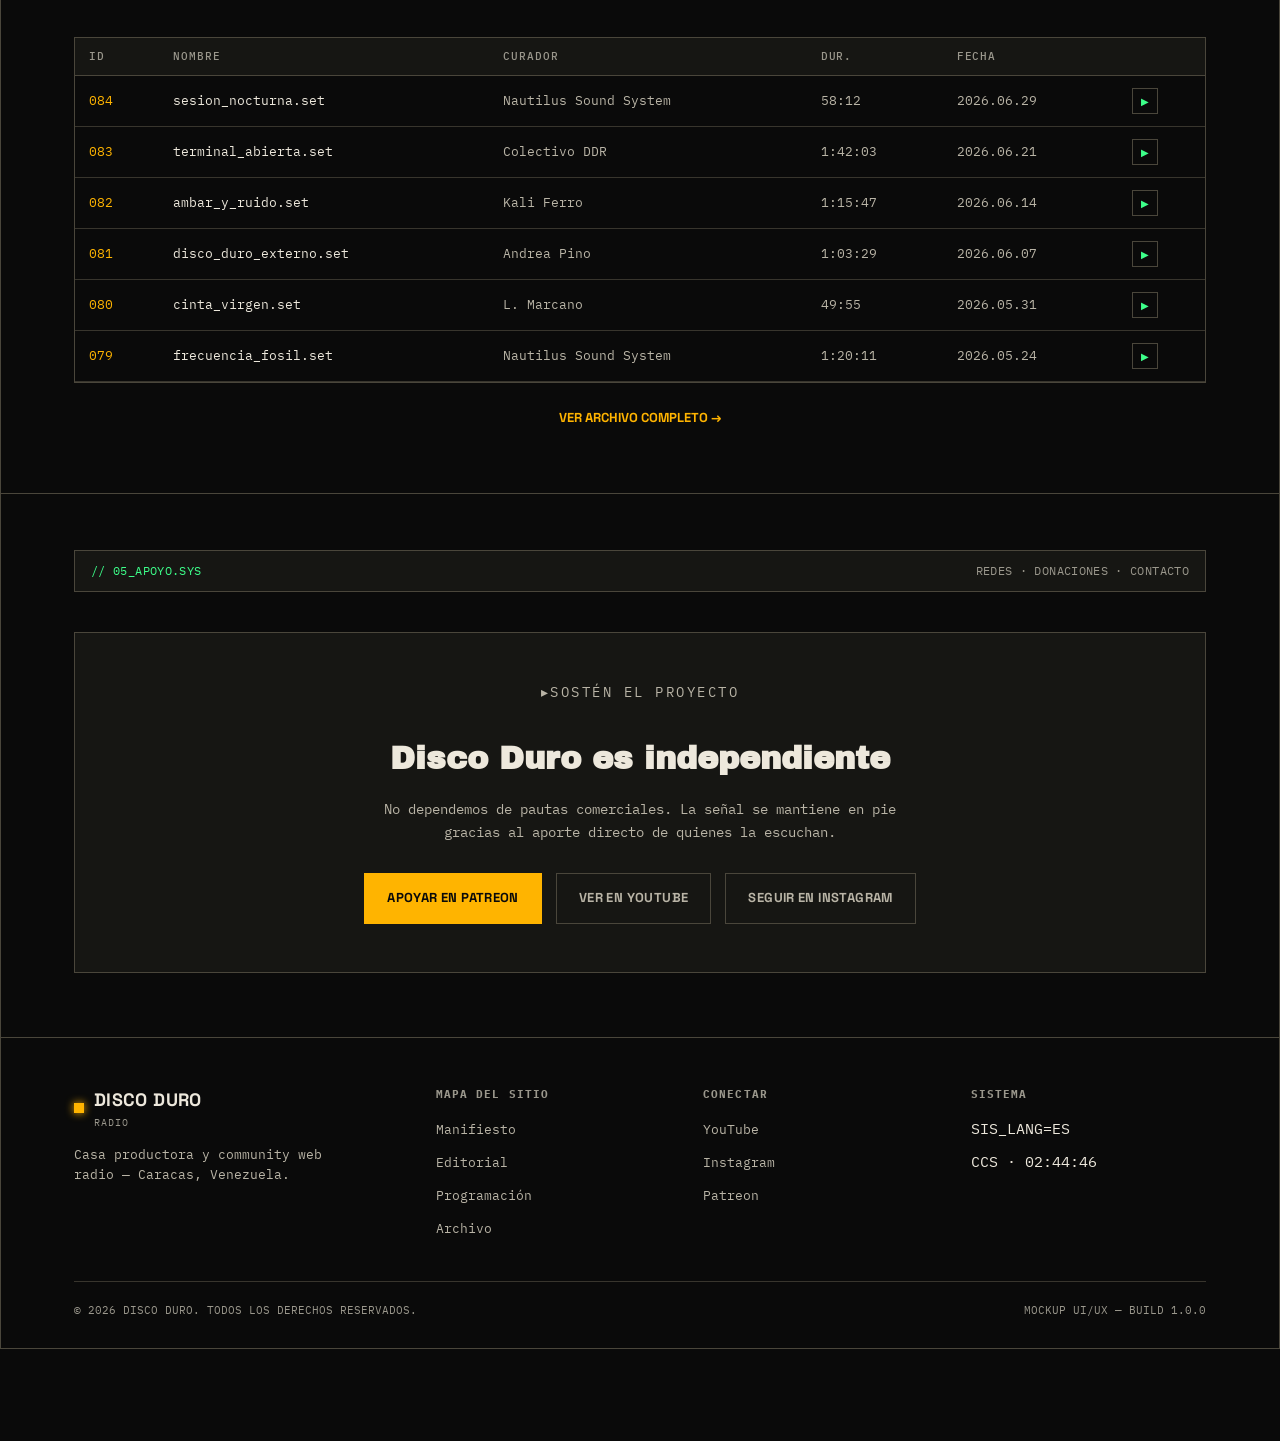
==== commit 915e4a58: "Update files and add PWA assets" ====
--- a/frontend/index.html
+++ b/frontend/index.html
@@ -5,6 +5,40 @@
 <meta name="viewport" content="width=device-width, initial-scale=1.0">
 <title>Disco Duro Radio — Community Web Radio, Caracas</title>
 <meta name="description" content="Disco Duro es un movimiento y casa productora multidisciplinaria: community web radio y ecosistema creativo nacido en Caracas.">
+<meta name="keywords" content="Disco Duro, radio, web radio, community radio, Caracas, Venezuela, música, cultura, archivo">
+<meta name="author" content="Disco Duro Radio">
+<meta name="robots" content="index, follow">
+<meta name="theme-color" content="#0a0a0a">
+<meta name="color-scheme" content="dark">
+<link rel="canonical" href="https://jgir13.github.io/DISCODURORADIO/">
+
+<!-- Favicons -->
+<link rel="icon" href="img/favicon.svg" type="image/svg+xml">
+<link rel="icon" href="img/favicon-32.png" sizes="32x32" type="image/png">
+<link rel="icon" href="img/favicon-16.png" sizes="16x16" type="image/png">
+<link rel="shortcut icon" href="img/favicon.ico">
+<link rel="apple-touch-icon" href="img/apple-touch-icon.png">
+<link rel="manifest" href="manifest.webmanifest">
+
+<!-- Open Graph -->
+<meta property="og:type" content="website">
+<meta property="og:site_name" content="Disco Duro Radio">
+<meta property="og:title" content="Disco Duro Radio — Community Web Radio, Caracas">
+<meta property="og:description" content="Movimiento y casa productora multidisciplinaria: community web radio y ecosistema creativo nacido en Caracas.">
+<meta property="og:url" content="https://jgir13.github.io/DISCODURORADIO/">
+<meta property="og:image" content="https://jgir13.github.io/DISCODURORADIO/img/og-image.jpg">
+<meta property="og:image:width" content="1200">
+<meta property="og:image:height" content="630">
+<meta property="og:image:alt" content="Disco Duro Radio — Community web radio, Caracas">
+<meta property="og:locale" content="es_VE">
+<meta property="og:locale:alternate" content="en_US">
+
+<!-- Twitter / X -->
+<meta name="twitter:card" content="summary_large_image">
+<meta name="twitter:title" content="Disco Duro Radio — Community Web Radio, Caracas">
+<meta name="twitter:description" content="Movimiento y casa productora multidisciplinaria: community web radio y ecosistema creativo nacido en Caracas.">
+<meta name="twitter:image" content="https://jgir13.github.io/DISCODURORADIO/img/og-image.jpg">
+
 <link rel="stylesheet" href="css/style.css">
 </head>
 <body>
